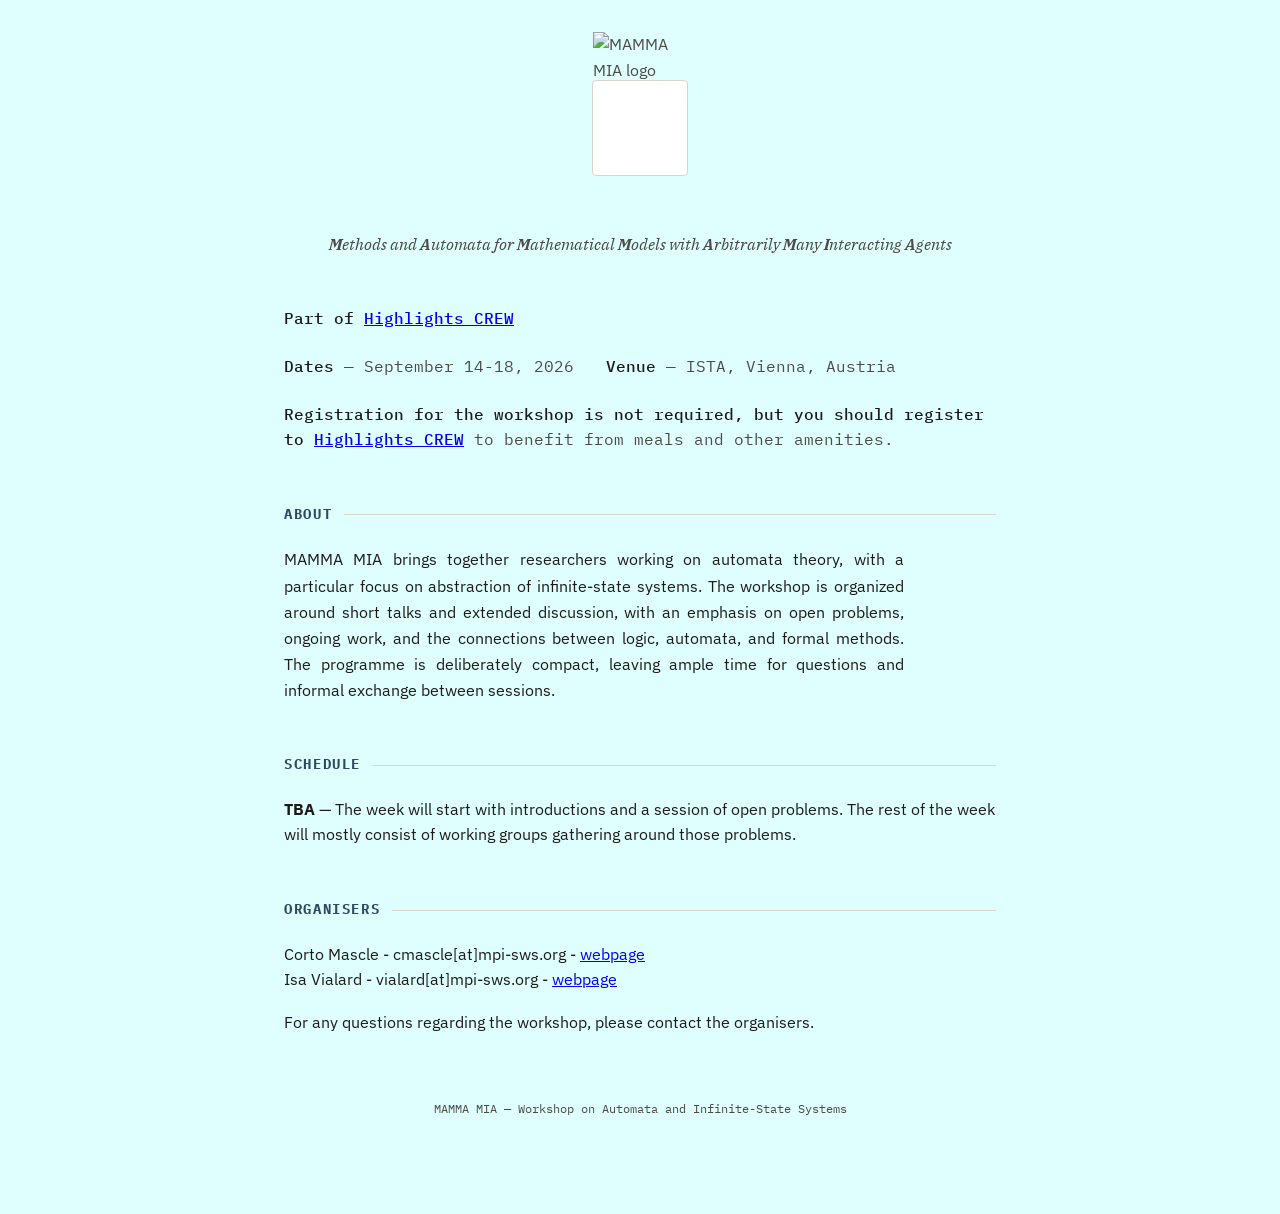
==== MAMMA-MIA/index.html @ 2337a349 "Rename mamma-mia-workshop.html to MAMMA-MIA/index.html" ====
<!DOCTYPE html>
<html lang="en">
<head>
<meta charset="UTF-8">
<meta name="viewport" content="width=device-width, initial-scale=1.0">
<title>MAMMA MIA — Workshop on Automata and Infinite-State Systems</title>
<link rel="preconnect" href="https://fonts.googleapis.com">
<link rel="preconnect" href="https://fonts.gstatic.com" crossorigin>
<link href="https://fonts.googleapis.com/css2?family=IBM+Plex+Serif:ital,wght@0,400;0,500;0,600;1,400&family=IBM+Plex+Sans:wght@400;500&family=IBM+Plex+Mono:wght@400;500&display=swap" rel="stylesheet">
<style>
  :root{
    --paper:#dfffff;
    --ink:#1C1B19;
    --ink-soft:#4B4A46;
    --rule:#D8D5CD;
    --main-title:#e9de47;  
    --accent: #2E4A62; 
    --accent-soft:#e7edf1;
  }

  *{box-sizing:border-box;}

  html{-webkit-font-smoothing:antialiased;}

  body{
    margin:0;
    background:var(--paper);
    color:var(--ink);
    font-family:'IBM Plex Sans', sans-serif;
    line-height:1.6;
  }

  .page{
    max-width:760px;
    margin:0 auto;
    padding:5rem 1.5rem 6rem;
  }

  .logo-slot{
    display:flex;
    justify-content:center;
    margin-bottom:3.5rem;
  }
  .logo-box{
    width:96px;
    height:96px;
    border:1px solid var(--rule);
    border-radius:4px;
    display:flex;
    align-items:center;
    justify-content:center;
    color:var(--ink-soft);
    background:#fff;
  }
  .logo-box svg{ width:56px; height:56px; display:block; }
  .logo-caption{
    text-align:center;
    font-family:'IBM Plex Mono', monospace;
    font-size:0.7rem;
    letter-spacing:0.06em;
    text-transform:uppercase;
    color:var(--ink-soft);
    margin-top:0.6rem;
  }

  /* ---------- Header ---------- */
  header{
    text-align:center;
    margin-bottom:3rem;
  }
  .eyebrow{
    font-family:'IBM Plex Mono', monospace;
    font-size:0.78rem;
    letter-spacing:0.14em;
    text-transform:uppercase;
    color:var(--accent);
    margin:0 0 0.9rem;
  }


  h1{
    font-family:'IBM Plex Serif', serif;
    font-weight:600;
    font-size:3.1rem;
    letter-spacing:0.02em;
    margin:0 0 0.6rem;
    color:var(--main-title);
  }
  .subtitle{
    font-family:'IBM Plex Serif', serif;
    font-style:italic;
    font-weight:400;
    font-size:1em;
    color:var(--ink-soft);
    margin:0;
  }

  hr.rule{
    border:none;
    border-top:1px solid var(--rule);
    margin:3rem 0;
  }

  /* ---------- Section headings ---------- */
  h2{
    font-family:'IBM Plex Mono', monospace;
    font-size:0.85rem;
    letter-spacing:0.12em;
    text-transform:uppercase;
    color:var(--accent);
    margin:0 0 1.3rem;
    display:flex;
    align-items:center;
    gap:0.75rem;
  }
  h2::after{
    content:"";
    flex:1;
    height:1px;
    background:var(--rule);
  }

  section{ margin-bottom:3.2rem; }

  /* ---------- About ---------- */
  .about p{
    font-size:1.02rem;
    color:var(--ink);
    max-width:62ch;
    text-align: justify;
    align-content: center;
  }
  .meta-row{
    display:flex;
    flex-wrap:wrap;
    gap:0.5rem 2rem;
    margin-top:1.4rem;
    font-family:'IBM Plex Mono', monospace;
    font-size:1rem;
    color:var(--ink-soft);
  }
  .meta-row span b{
    color:var(--ink);
    font-weight:500;
  }

  /* ---------- Schedule ---------- */
  .day-label{
    font-family:'IBM Plex Serif', serif;
    font-weight:600;
    font-size:1.05rem;
    margin:1.6rem 0 0.8rem;
  }
  .day-label:first-of-type{ margin-top:0; }



  table.schedule{
    width:100%;
    border-collapse:collapse;
    font-size:0.95rem;

  }
  table.schedule td{
    padding:0.62rem 0.5rem;
    border-top:1px solid var(--rule);
    vertical-align:top;
  }
  table.schedule tr:last-child td{
    border-bottom:1px solid var(--rule);
  }
  td.time{
    font-family:'IBM Plex Mono', monospace;
    font-size:0.82rem;
    color:var(--accent);
    white-space:nowrap;
    width:8.5rem;
  }
  td.item .item-title{
    color:var(--ink);
  }
  td.item .item-note{
    display:block;
    font-size:0.85rem;
    color:var(--ink-soft);
    margin-top:0.15rem;
  }
  tr.break td{ color:var(--ink-soft); }
  tr.break td.item .item-title{ font-style:italic; color:var(--ink-soft); }

  .schedule-note{
    margin-top:1rem;
    font-size:0.85rem;
    color:var(--ink-soft);
  }

  /* ---------- Participants ---------- */
  ul.participants{
    list-style:none;
    margin:0;
    padding:0;
    columns:2;
    column-gap:2.5rem;
  }
  ul.participants li{
    break-inside:avoid;
    padding:0.55rem 0;
    border-top:1px solid var(--rule);
    font-size:0.97rem;
  }
  ul.participants li:first-child{ border-top:1px solid var(--rule); }
  .p-name{ color:var(--ink); }
  .p-aff{
    display:block;
    font-size:0.82rem;
    color:var(--ink-soft);
    margin-top:0.1rem;
  }

  @media (max-width: 520px){
    h1{ font-size:2.2rem; }
    ul.participants{ columns:1; }
    .page{ padding:3.5rem 1.25rem 4rem; }
  }

  footer{
    margin-top:4rem;
    text-align:center;
    font-family:'IBM Plex Mono', monospace;
    font-size:0.75rem;
    color:var(--ink-soft);
  }
</style>
</head>
<body>
<div class="page">

  <!-- Logo placeholder -->
  <div class="logo-slot">
    <div>
      <div class="logo-box", role="img" aria-label="MAMMA MIA logo">
        <img src="logo-ce.png" alt="MAMMA MIA logo" height="192"/>
      </div>
    </div>
  </div>

  <header>
    <p class="subtitle"><b>M</b>ethods and <b>A</b>utomata for <b>M</b>athematical <b>M</b>odels with <b>A</b>rbitrarily <b>M</b>any <b>I</b>nteracting <b>A</b>gents</p>
  </header>

<div class="meta-row">
      <span><b>Part of <a href="https://highlights-conference.org/2026/crew/">Highlights CREW</a></b></span>

    </div>

<div class="meta-row">
      <span><b>Dates</b> — September 14-18, 2026</span>
      <span><b>Venue</b> — ISTA, Vienna, Austria</span>
    </div>

    <div class="meta-row">
      <span><b>Registration for the workshop is not required, but you should register to <a href="https://highlights-conference.org/2026/crew/">Highlights CREW</a></b> to benefit from meals and other amenities.</span>

    </div>

<section class="rule"></section>

  <section class="about">
    <h2>About</h2>
    <p>
      MAMMA MIA brings together researchers working on automata theory, with a particular focus on abstraction of infinite-state systems. 
      The workshop is organized around short talks and extended discussion, with an emphasis on open problems,
      ongoing work, and the connections between logic, automata, and formal
      methods. The programme is deliberately compact, leaving ample time for
      questions and informal exchange between sessions.
    </p>
    
  </section>

  <section class="schedule">
    <h2>Schedule</h2>

    <b>TBA</b> — The week will start with introductions and a session of open problems.
    The rest of the week will mostly consist of working groups gathering around those problems.

    <!-- The schedule below is provisional and may be adjusted closer to the event. 
    <div class="day-label">Day 1</div>
    <table class="schedule">
      <tr>
        <td class="time">09:00 – 09:30</td>
        <td class="item"><span class="item-title">Welcome, opening remarks and presentation of the participants</span></td>
      </tr>
      <tr>
        <td class="time">09:30 – 12:00</td>
        <td class="item">
          <span class="item-title">Open problem session</span>
        </td>
      </tr>
      <tr class="break">
        <td class="time">12:45 – 14:00</td>
        <td class="item"><span class="item-title">Lunch</span></td>
      </tr>
      <tr>
        <td class="time">14:00 – 15:30</td>
        <td class="item">
          <span class="item-title">Contributed talks — session II</span>
          <span class="item-note">Well-structured and infinite-state systems</span>
        </td>
      </tr>
      <tr class="break">
        <td class="time">15:30 – 16:00</td>
        <td class="item"><span class="item-title">Coffee break</span></td>
      </tr>
      <tr>
        <td class="time">16:00 – 17:00</td>
        <td class="item"><span class="item-title">Open problems session</span></td>
      </tr>
    </table>

    <div class="day-label">Day 2</div>
    <table class="schedule">
      <tr>
        <td class="time">09:30 – 10:30</td>
        <td class="item">
          <span class="item-title">Invited talk</span>
          <span class="item-note">Speaker to be announced</span>
        </td>
      </tr>
      <tr class="break">
        <td class="time">10:30 – 11:00</td>
        <td class="item"><span class="item-title">Coffee break</span></td>
      </tr>
      <tr>
        <td class="time">11:00 – 12:30</td>
        <td class="item">
          <span class="item-title">Contributed talks — session III</span>
          <span class="item-note">Logic and decidability</span>
        </td>
      </tr>
      <tr class="break">
        <td class="time">12:30 – 14:00</td>
        <td class="item"><span class="item-title">Lunch</span></td>
      </tr>
      <tr>
        <td class="time">14:00 – 15:00</td>
        <td class="item"><span class="item-title">Panel discussion</span></td>
      </tr>
      <tr>
        <td class="time">15:00 – 15:15</td>
        <td class="item"><span class="item-title">Closing remarks</span></td>
      </tr>
    </table>

    <p class="schedule-note">Timings are provisional and may be adjusted closer to the event.</p>-->
  </section>

<!--  <section class="participants">
    <h2>Confirmed participants</h2>
    <ul class="participants">
      <li><span class="p-name">Participant name</span><span class="p-aff">Affiliation</span></li>
      <li><span class="p-name">Participant name</span><span class="p-aff">Affiliation</span></li>
      <li><span class="p-name">Participant name</span><span class="p-aff">Affiliation</span></li>
      <li><span class="p-name">Participant name</span><span class="p-aff">Affiliation</span></li>
      <li><span class="p-name">Participant name</span><span class="p-aff">Affiliation</span></li>
      <li><span class="p-name">Participant name</span><span class="p-aff">Affiliation</span></li>
      <li><span class="p-name">Participant name</span><span class="p-aff">Affiliation</span></li>
      <li><span class="p-name">Participant name</span><span class="p-aff">Affiliation</span></li>
    </ul>
    <p class="schedule-note">List updated as registrations are confirmed.</p>
  </section>
  -->

<section class="about">
    <h2>Organisers</h2>
    Corto Mascle - cmascle[at]mpi-sws.org - <a href="https://corto-mascle.github.io/">webpage</a><br>
    Isa Vialard - vialard[at]mpi-sws.org - <a href="https://isavialard.github.io/home/">webpage</a><br>
    <p class="schedule-note">For any questions regarding the workshop, please contact the organisers.</p>
    
  </section>

  <footer>
    MAMMA MIA — Workshop on Automata and Infinite-State Systems
  </footer>

</div>
</body>
</html>
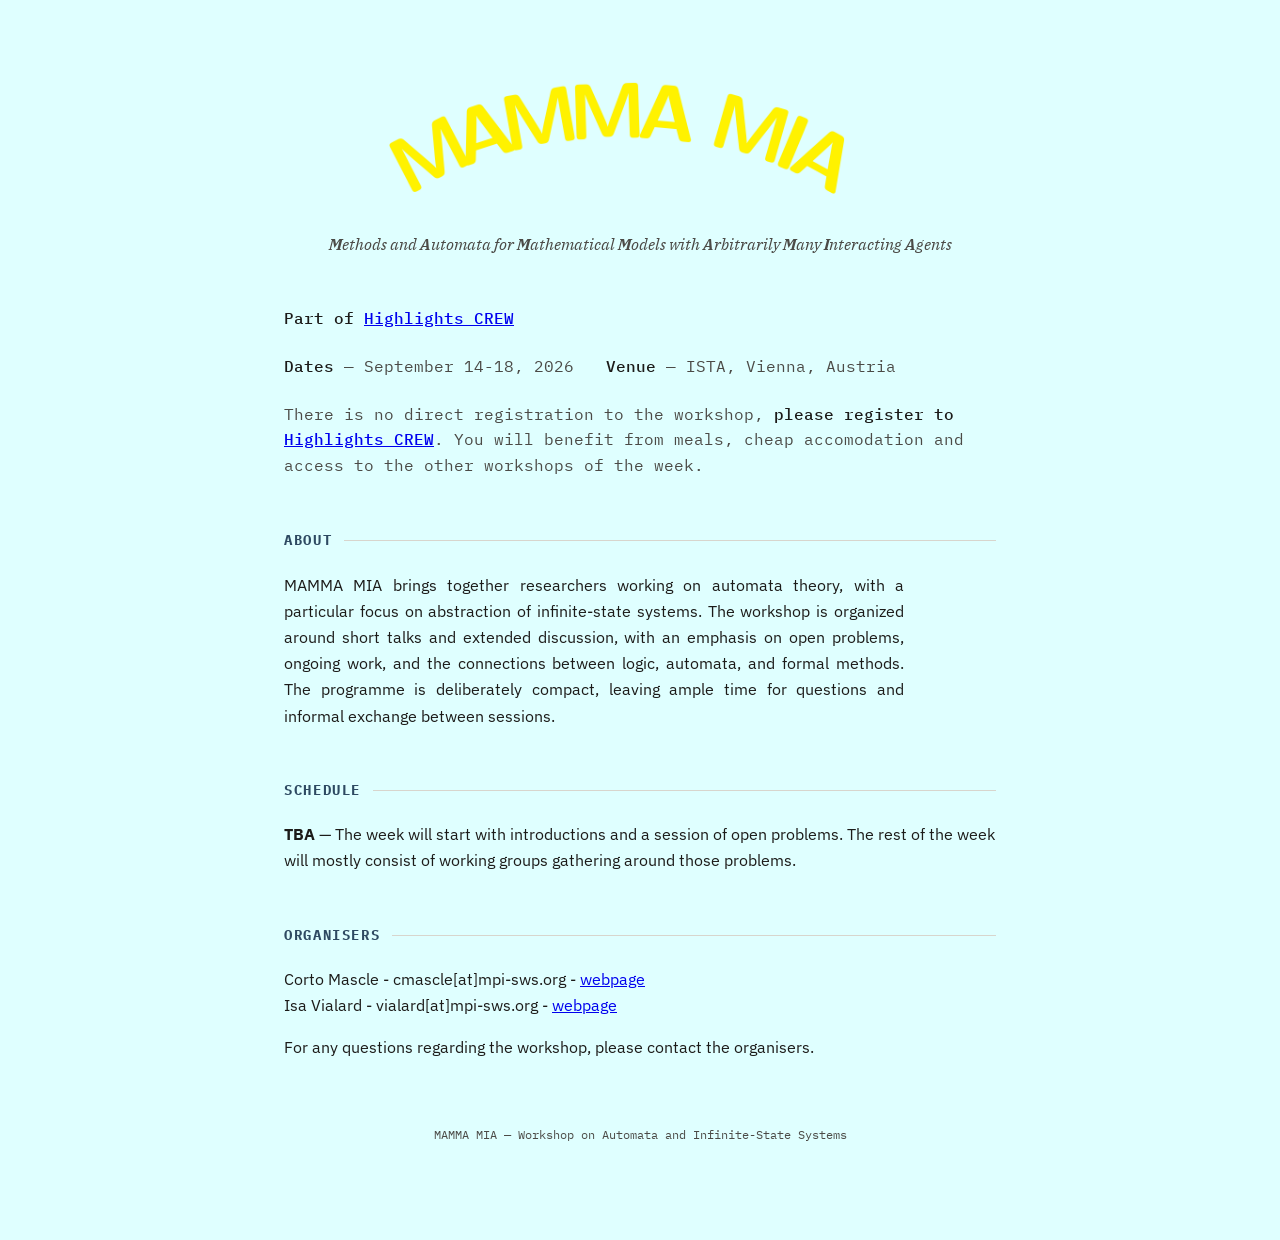
==== commit 5c1d11c0: "Revise registration details and cleanup schedule Updated workshop registration information and remov" ====
--- a/MAMMA-MIA/index.html
+++ b/MAMMA-MIA/index.html
@@ -259,7 +259,8 @@
     </div>
 
     <div class="meta-row">
-      <span><b>Registration for the workshop is not required, but you should register to <a href="https://highlights-conference.org/2026/crew/">Highlights CREW</a></b> to benefit from meals and other amenities.</span>
+      <span>There is no direct registration to the workshop, <b>please register to <a href="https://highlights-conference.org/2026/crew/">Highlights CREW</a></b>. 
+        You will benefit from meals, cheap accomodation and access to the other workshops of the week.</span>
 
     </div>
 
@@ -290,65 +291,10 @@
         <td class="time">09:00 – 09:30</td>
         <td class="item"><span class="item-title">Welcome, opening remarks and presentation of the participants</span></td>
       </tr>
-      <tr>
-        <td class="time">09:30 – 12:00</td>
-        <td class="item">
-          <span class="item-title">Open problem session</span>
-        </td>
-      </tr>
-      <tr class="break">
-        <td class="time">12:45 – 14:00</td>
-        <td class="item"><span class="item-title">Lunch</span></td>
-      </tr>
-      <tr>
-        <td class="time">14:00 – 15:30</td>
-        <td class="item">
-          <span class="item-title">Contributed talks — session II</span>
-          <span class="item-note">Well-structured and infinite-state systems</span>
-        </td>
-      </tr>
-      <tr class="break">
-        <td class="time">15:30 – 16:00</td>
-        <td class="item"><span class="item-title">Coffee break</span></td>
-      </tr>
-      <tr>
-        <td class="time">16:00 – 17:00</td>
-        <td class="item"><span class="item-title">Open problems session</span></td>
-      </tr>
+
     </table>
 
-    <div class="day-label">Day 2</div>
-    <table class="schedule">
-      <tr>
-        <td class="time">09:30 – 10:30</td>
-        <td class="item">
-          <span class="item-title">Invited talk</span>
-          <span class="item-note">Speaker to be announced</span>
-        </td>
-      </tr>
-      <tr class="break">
-        <td class="time">10:30 – 11:00</td>
-        <td class="item"><span class="item-title">Coffee break</span></td>
-      </tr>
-      <tr>
-        <td class="time">11:00 – 12:30</td>
-        <td class="item">
-          <span class="item-title">Contributed talks — session III</span>
-          <span class="item-note">Logic and decidability</span>
-        </td>
-      </tr>
-      <tr class="break">
-        <td class="time">12:30 – 14:00</td>
-        <td class="item"><span class="item-title">Lunch</span></td>
-      </tr>
-      <tr>
-        <td class="time">14:00 – 15:00</td>
-        <td class="item"><span class="item-title">Panel discussion</span></td>
-      </tr>
-      <tr>
-        <td class="time">15:00 – 15:15</td>
-        <td class="item"><span class="item-title">Closing remarks</span></td>
-      </tr>
+
     </table>
 
     <p class="schedule-note">Timings are provisional and may be adjusted closer to the event.</p>-->
@@ -357,13 +303,6 @@
 <!--  <section class="participants">
     <h2>Confirmed participants</h2>
     <ul class="participants">
-      <li><span class="p-name">Participant name</span><span class="p-aff">Affiliation</span></li>
-      <li><span class="p-name">Participant name</span><span class="p-aff">Affiliation</span></li>
-      <li><span class="p-name">Participant name</span><span class="p-aff">Affiliation</span></li>
-      <li><span class="p-name">Participant name</span><span class="p-aff">Affiliation</span></li>
-      <li><span class="p-name">Participant name</span><span class="p-aff">Affiliation</span></li>
-      <li><span class="p-name">Participant name</span><span class="p-aff">Affiliation</span></li>
-      <li><span class="p-name">Participant name</span><span class="p-aff">Affiliation</span></li>
       <li><span class="p-name">Participant name</span><span class="p-aff">Affiliation</span></li>
     </ul>
     <p class="schedule-note">List updated as registrations are confirmed.</p>
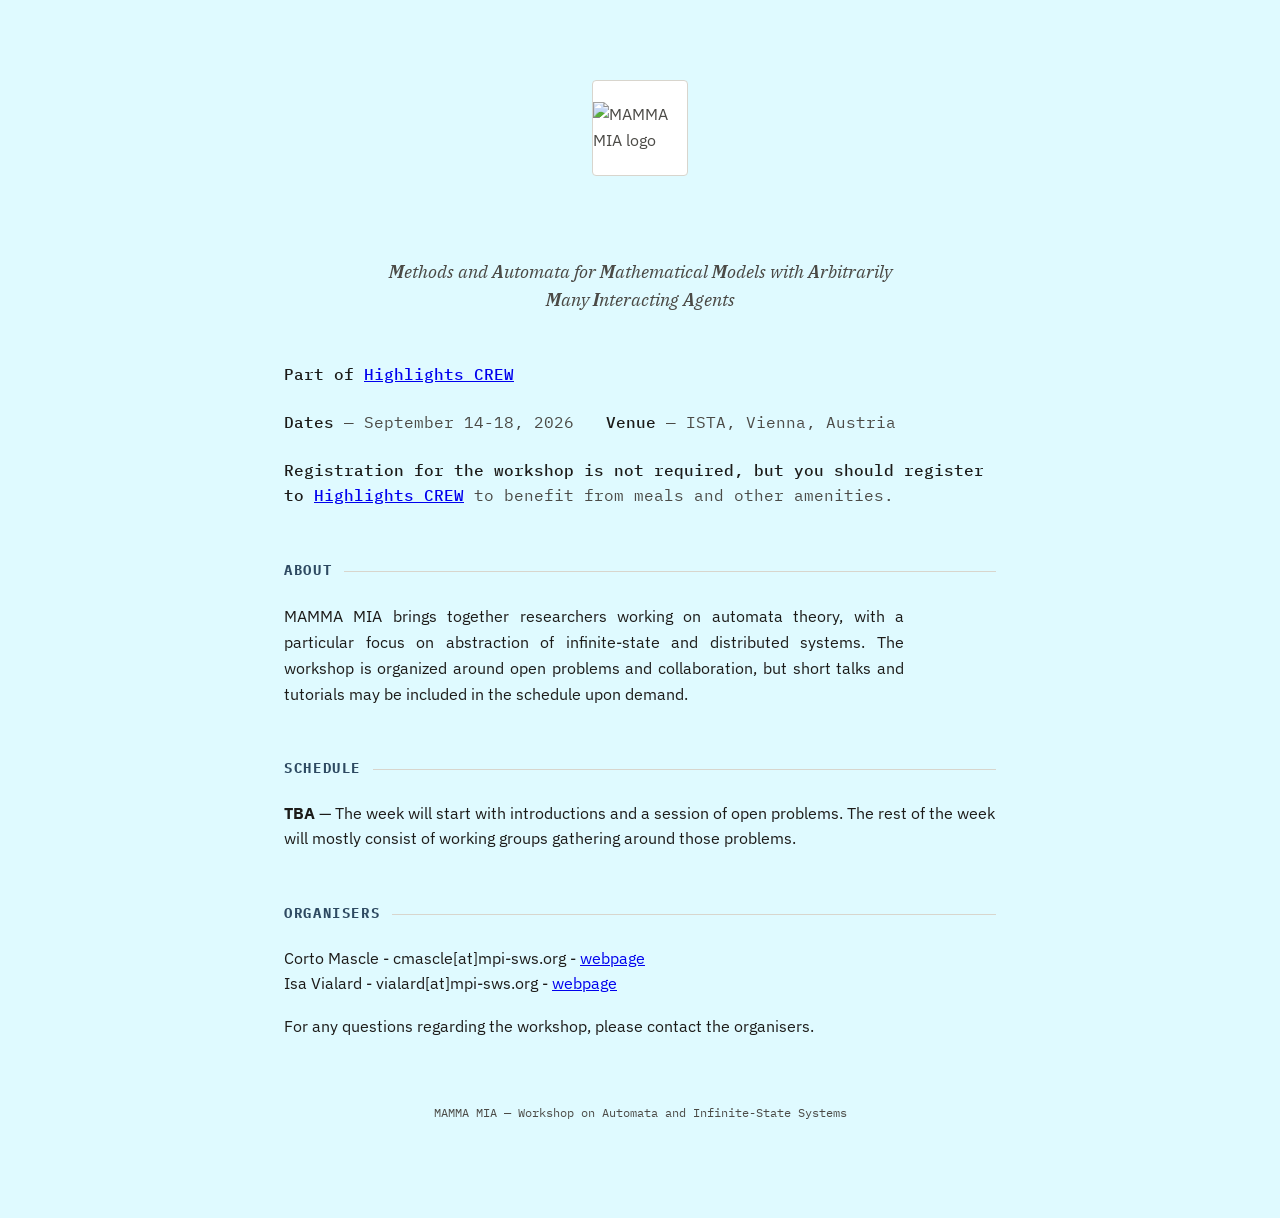
==== commit eb206a2d: "Update index.html" ====
--- a/MAMMA-MIA/index.html
+++ b/MAMMA-MIA/index.html
@@ -9,7 +9,7 @@
 <link href="https://fonts.googleapis.com/css2?family=IBM+Plex+Serif:ital,wght@0,400;0,500;0,600;1,400&family=IBM+Plex+Sans:wght@400;500&family=IBM+Plex+Mono:wght@400;500&display=swap" rel="stylesheet">
 <style>
   :root{
-    --paper:#dfffff;
+    --paper:#dffaff;
     --ink:#1C1B19;
     --ink-soft:#4B4A46;
     --rule:#D8D5CD;
@@ -90,7 +90,7 @@
     font-family:'IBM Plex Serif', serif;
     font-style:italic;
     font-weight:400;
-    font-size:1em;
+    font-size:1.1em;
     color:var(--ink-soft);
     margin:0;
   }
@@ -239,13 +239,18 @@
   <div class="logo-slot">
     <div>
       <div class="logo-box", role="img" aria-label="MAMMA MIA logo">
-        <img src="logo-ce.png" alt="MAMMA MIA logo" height="192"/>
+        <img src="logo-1.png" alt="MAMMA MIA logo" width="700%"/>
       </div>
     </div>
   </div>
 
+  <div>
+    </br>
+    </div>
+
+
   <header>
-    <p class="subtitle"><b>M</b>ethods and <b>A</b>utomata for <b>M</b>athematical <b>M</b>odels with <b>A</b>rbitrarily <b>M</b>any <b>I</b>nteracting <b>A</b>gents</p>
+    <p class="subtitle"><b>M</b>ethods and <b>A</b>utomata for <b>M</b>athematical <b>M</b>odels with <b>A</b>rbitrarily </br> <b>M</b>any <b>I</b>nteracting <b>A</b>gents</p>
   </header>
 
 <div class="meta-row">
@@ -259,8 +264,7 @@
     </div>
 
     <div class="meta-row">
-      <span>There is no direct registration to the workshop, <b>please register to <a href="https://highlights-conference.org/2026/crew/">Highlights CREW</a></b>. 
-        You will benefit from meals, cheap accomodation and access to the other workshops of the week.</span>
+      <span><b>Registration for the workshop is not required, but you should register to <a href="https://highlights-conference.org/2026/crew/">Highlights CREW</a></b> to benefit from meals and other amenities.</span>
 
     </div>
 
@@ -269,11 +273,9 @@
   <section class="about">
     <h2>About</h2>
     <p>
-      MAMMA MIA brings together researchers working on automata theory, with a particular focus on abstraction of infinite-state systems. 
-      The workshop is organized around short talks and extended discussion, with an emphasis on open problems,
-      ongoing work, and the connections between logic, automata, and formal
-      methods. The programme is deliberately compact, leaving ample time for
-      questions and informal exchange between sessions.
+      MAMMA MIA brings together researchers working on automata theory, with a particular focus on abstraction of infinite-state and distributed systems. 
+      The workshop is organized around open problems and
+      collaboration, but short talks and tutorials may be included in the schedule upon demand.
     </p>
     
   </section>
@@ -291,10 +293,65 @@
         <td class="time">09:00 – 09:30</td>
         <td class="item"><span class="item-title">Welcome, opening remarks and presentation of the participants</span></td>
       </tr>
-
+      <tr>
+        <td class="time">09:30 – 12:00</td>
+        <td class="item">
+          <span class="item-title">Open problem session</span>
+        </td>
+      </tr>
+      <tr class="break">
+        <td class="time">12:45 – 14:00</td>
+        <td class="item"><span class="item-title">Lunch</span></td>
+      </tr>
+      <tr>
+        <td class="time">14:00 – 15:30</td>
+        <td class="item">
+          <span class="item-title">Contributed talks — session II</span>
+          <span class="item-note">Well-structured and infinite-state systems</span>
+        </td>
+      </tr>
+      <tr class="break">
+        <td class="time">15:30 – 16:00</td>
+        <td class="item"><span class="item-title">Coffee break</span></td>
+      </tr>
+      <tr>
+        <td class="time">16:00 – 17:00</td>
+        <td class="item"><span class="item-title">Open problems session</span></td>
+      </tr>
     </table>
 
-
+    <div class="day-label">Day 2</div>
+    <table class="schedule">
+      <tr>
+        <td class="time">09:30 – 10:30</td>
+        <td class="item">
+          <span class="item-title">Invited talk</span>
+          <span class="item-note">Speaker to be announced</span>
+        </td>
+      </tr>
+      <tr class="break">
+        <td class="time">10:30 – 11:00</td>
+        <td class="item"><span class="item-title">Coffee break</span></td>
+      </tr>
+      <tr>
+        <td class="time">11:00 – 12:30</td>
+        <td class="item">
+          <span class="item-title">Contributed talks — session III</span>
+          <span class="item-note">Logic and decidability</span>
+        </td>
+      </tr>
+      <tr class="break">
+        <td class="time">12:30 – 14:00</td>
+        <td class="item"><span class="item-title">Lunch</span></td>
+      </tr>
+      <tr>
+        <td class="time">14:00 – 15:00</td>
+        <td class="item"><span class="item-title">Panel discussion</span></td>
+      </tr>
+      <tr>
+        <td class="time">15:00 – 15:15</td>
+        <td class="item"><span class="item-title">Closing remarks</span></td>
+      </tr>
     </table>
 
     <p class="schedule-note">Timings are provisional and may be adjusted closer to the event.</p>-->
@@ -303,6 +360,13 @@
 <!--  <section class="participants">
     <h2>Confirmed participants</h2>
     <ul class="participants">
+      <li><span class="p-name">Participant name</span><span class="p-aff">Affiliation</span></li>
+      <li><span class="p-name">Participant name</span><span class="p-aff">Affiliation</span></li>
+      <li><span class="p-name">Participant name</span><span class="p-aff">Affiliation</span></li>
+      <li><span class="p-name">Participant name</span><span class="p-aff">Affiliation</span></li>
+      <li><span class="p-name">Participant name</span><span class="p-aff">Affiliation</span></li>
+      <li><span class="p-name">Participant name</span><span class="p-aff">Affiliation</span></li>
+      <li><span class="p-name">Participant name</span><span class="p-aff">Affiliation</span></li>
       <li><span class="p-name">Participant name</span><span class="p-aff">Affiliation</span></li>
     </ul>
     <p class="schedule-note">List updated as registrations are confirmed.</p>
@@ -324,3 +388,6 @@
 </div>
 </body>
 </html>
+
+</body>
+</html>
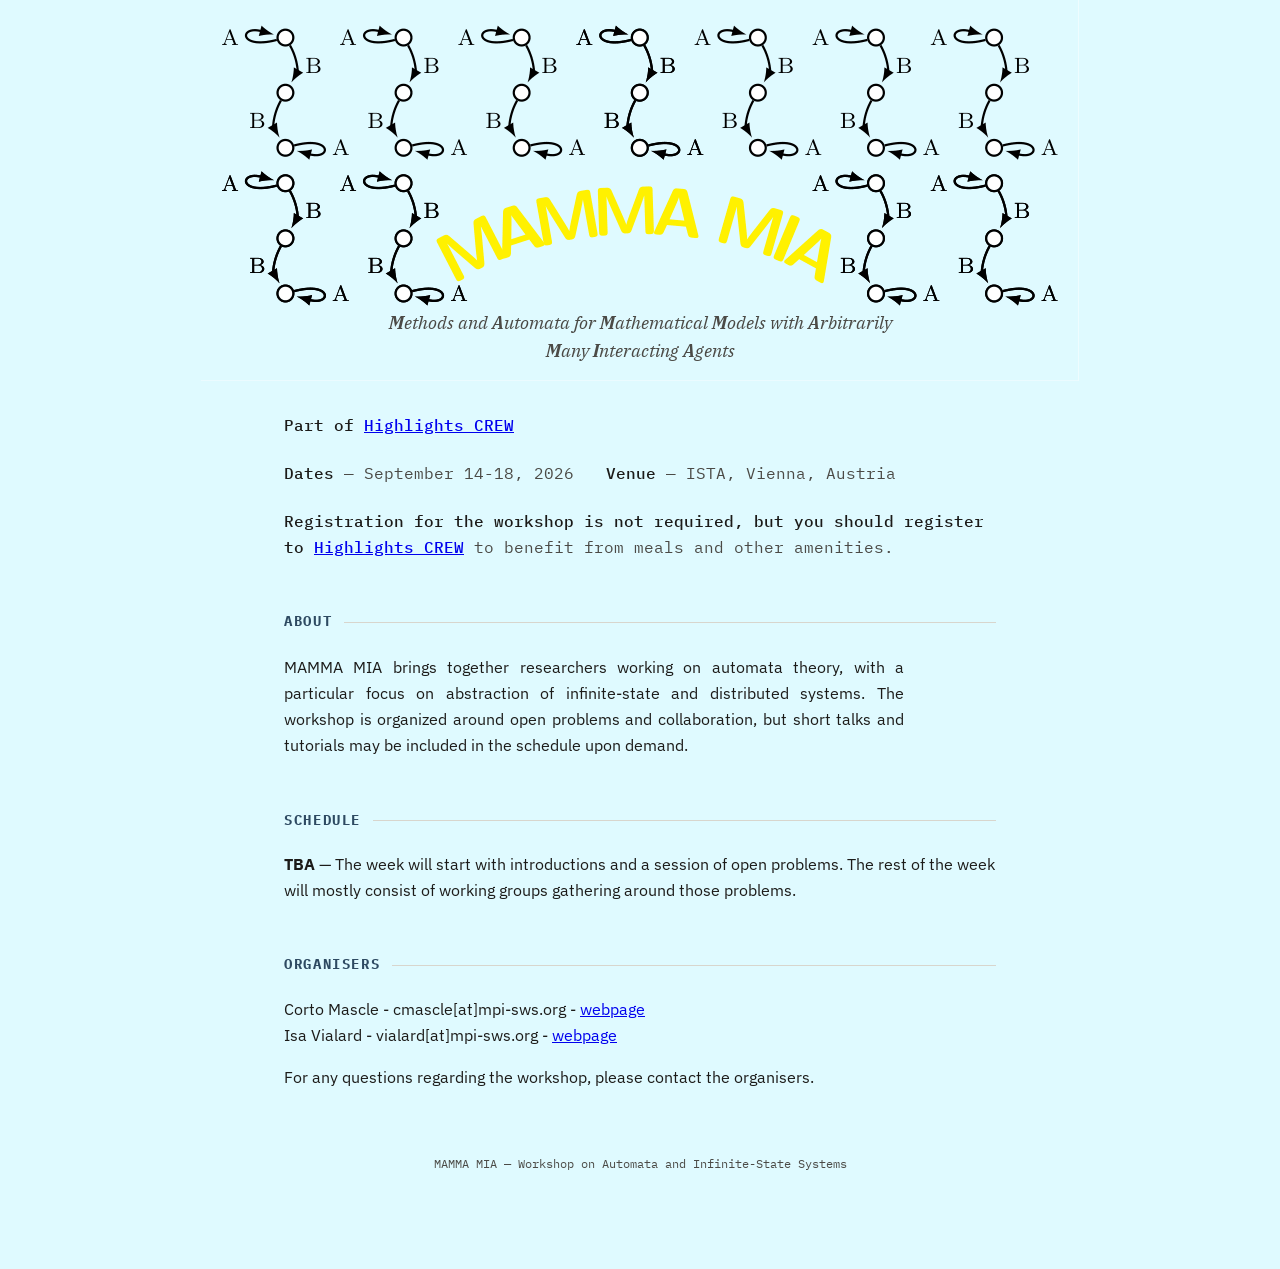
==== commit 58d7e5e8: "Update logo image width for responsiveness Removed width attribute from logo image for better respon" ====
--- a/MAMMA-MIA/index.html
+++ b/MAMMA-MIA/index.html
@@ -235,11 +235,17 @@
 <body>
 <div class="page">
 
+
+  <div>
+    </br>
+    </br>
+    </div>
+  
   <!-- Logo placeholder -->
   <div class="logo-slot">
     <div>
       <div class="logo-box", role="img" aria-label="MAMMA MIA logo">
-        <img src="logo-1.png" alt="MAMMA MIA logo" width="700%"/>
+        <img src="logo-1.png" alt="MAMMA MIA logo"/>
       </div>
     </div>
   </div>
